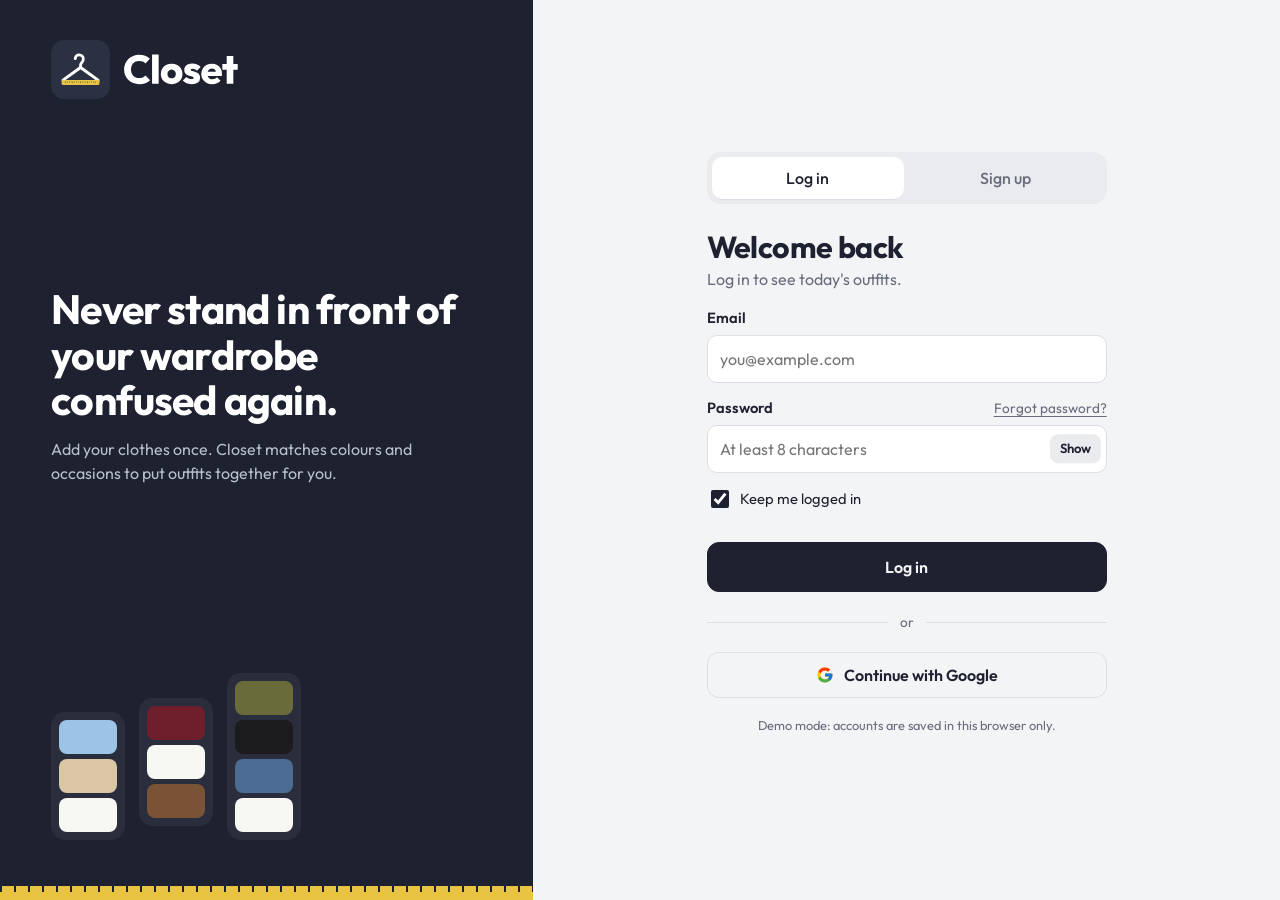
==== login.html @ 252a1921 "Initial commit" ====
<!DOCTYPE html>
<html lang="en">
<head>
<meta charset="utf-8">
<meta name="viewport" content="width=device-width, initial-scale=1, viewport-fit=cover">
<title>Log in — Closet</title>
<link rel="icon" href="assets/icon.svg" type="image/svg+xml">
<link rel="apple-touch-icon" href="assets/apple-touch-icon.png">
<link rel="preconnect" href="https://fonts.googleapis.com">
<link rel="preconnect" href="https://fonts.gstatic.com" crossorigin>
<link href="https://fonts.googleapis.com/css2?family=Outfit:wght@300;400;500;600;700;800&display=swap" rel="stylesheet">
<link rel="stylesheet" href="styles.css">
<link rel="stylesheet" href="login.css">
<script src="auth.js"></script>
<script>if (Auth.current()) window.location.replace("index.html");</script>
</head>
<body class="auth-page">
<main class="auth">
  <!-- Brand side -->
  <aside class="auth-brand" aria-hidden="true">
    <img class="auth-logo" src="assets/logo-light.svg" alt="">
    <div class="auth-pitch">
      <p class="auth-head">Never stand in front of your wardrobe confused again.</p>
      <p class="auth-body">Add your clothes once. Closet matches colours and occasions to put outfits together for you.</p>
    </div>
    <div class="looks-demo">
      <div class="mini-look"><span style="background:#9CC4E7"></span><span style="background:#D9C6A5"></span><span style="background:#F7F7F4"></span></div>
      <div class="mini-look"><span style="background:#6E1F2B"></span><span style="background:#F7F7F4"></span><span style="background:#7A5236"></span></div>
      <div class="mini-look"><span style="background:#6A6B3B"></span><span style="background:#1C1C1E"></span><span style="background:#4C6C96"></span><span style="background:#F7F7F4"></span></div>
    </div>
  </aside>

  <!-- Form side -->
  <section class="auth-panel">
    <img class="auth-logo-sm" src="assets/logo.svg" alt="Closet">
    <div class="auth-card">
      <div class="tabs auth-tabs" role="tablist">
        <button type="button" role="tab" id="tabLogin" aria-selected="true">Log in</button>
        <button type="button" role="tab" id="tabSignup" aria-selected="false">Sign up</button>
      </div>

      <h1 class="auth-title" id="title">Welcome back</h1>
      <p class="sub" id="subtitle">Log in to see today's outfits.</p>

      <form id="form" novalidate>
        <div class="field" id="nameField" hidden>
          <label for="name">Your name</label>
          <input type="text" id="name" autocomplete="name" placeholder="e.g. Rohan">
        </div>
        <div class="field">
          <label for="email">Email</label>
          <input type="email" id="email" autocomplete="email" placeholder="you@example.com" required>
        </div>
        <div class="field">
          <div class="label-row">
            <label for="password">Password</label>
            <button type="button" class="linkish" id="forgot">Forgot password?</button>
          </div>
          <div class="pw">
            <input type="password" id="password" autocomplete="current-password" placeholder="At least 8 characters" required>
            <button type="button" class="pw-toggle" id="togglePw" aria-label="Show password">Show</button>
          </div>
          <div class="hint" id="pwHint" hidden>Use 8 or more characters, with at least one number.</div>
        </div>
        <label class="check"><input type="checkbox" id="remember" checked> Keep me logged in</label>

        <div class="err" id="err" role="alert"></div>
        <button type="submit" class="btn auth-submit" id="submit">Log in</button>
      </form>

      <div class="divider"><span>or</span></div>
      <button type="button" class="btn ghost google" id="google">
        <svg width="18" height="18" viewBox="0 0 48 48" aria-hidden="true"><path fill="#FFC107" d="M43.6 20.5H42V20H24v8h11.3C33.7 32.7 29.3 36 24 36c-6.6 0-12-5.4-12-12s5.4-12 12-12c3.1 0 5.8 1.2 7.9 3.1l5.7-5.7C34 6.1 29.3 4 24 4 12.9 4 4 12.9 4 24s8.9 20 20 20 20-8.9 20-20c0-1.3-.1-2.4-.4-3.5z"/><path fill="#FF3D00" d="M6.3 14.7l6.6 4.8C14.7 15.1 19 12 24 12c3.1 0 5.8 1.2 7.9 3.1l5.7-5.7C34 6.1 29.3 4 24 4 16.3 4 9.7 8.3 6.3 14.7z"/><path fill="#4CAF50" d="M24 44c5.2 0 9.9-2 13.4-5.2l-6.2-5.2C29.2 35.1 26.7 36 24 36c-5.3 0-9.7-3.3-11.3-8l-6.5 5C9.5 39.6 16.2 44 24 44z"/><path fill="#1976D2" d="M43.6 20.5H42V20H24v8h11.3c-.8 2.2-2.2 4.2-4.1 5.6l6.2 5.2C37 39.2 44 34 44 24c0-1.3-.1-2.4-.4-3.5z"/></svg>
        Continue with Google
      </button>
      <p class="fine">Demo mode: accounts are saved in this browser only.</p>
    </div>
  </section>
</main>
<script src="login.js"></script>
</body>
</html>
---- styles.css ----
:root{
  --bg:#F3F4F6; --card:#FFFFFF; --ink:#1D2130; --muted:#676D7C; --line:#DCDFE5;
  --accent:#E9C443; --accent-ink:#1D2130; --danger:#B3261E; --soft:#E9EBEF;
  box-sizing:border-box;
  padding-top:env(safe-area-inset-top,0px); padding-bottom:env(safe-area-inset-bottom,0px);
}
@media (prefers-color-scheme: dark){
  :root:not([data-theme="light"]){
    --bg:#14161C; --card:#1D2029; --ink:#ECEEF2; --muted:#9BA1AE; --line:#2D313D; --soft:#262A35; --danger:#F2867D;
  }
}
:root[data-theme="dark"]{ --bg:#14161C; --card:#1D2029; --ink:#ECEEF2; --muted:#9BA1AE; --line:#2D313D; --soft:#262A35; --danger:#F2867D; }
html{scroll-padding-top:env(safe-area-inset-top,0px)}
*,*::before,*::after{box-sizing:inherit}
body{margin:0;background:var(--bg);color:var(--ink);font-family:"Outfit",system-ui,-apple-system,"Segoe UI",Roboto,sans-serif;font-size:16px;line-height:1.5}
button,input,select{font:inherit;color:inherit}
button{cursor:pointer}
:focus-visible{outline:3px solid var(--accent);outline-offset:2px}
.wrap{max-width:960px;margin:0 auto;padding:20px 18px 64px}
header.top{display:flex;align-items:flex-end;justify-content:space-between;gap:12px;flex-wrap:wrap;margin-bottom:18px}
.brand{font-weight:800;font-size:clamp(2.2rem,7vw,3.4rem);letter-spacing:-.03em;line-height:.95;margin:0}
.brand-icon{width:.9em;height:.9em;border-radius:22%;vertical-align:-.08em;margin-right:.18em}
.userbar{display:flex;align-items:center;gap:10px;font-size:.9rem;color:var(--muted);width:100%;justify-content:flex-end;order:-1}
.linkout{border:1.5px solid var(--line);background:transparent;border-radius:10px;padding:5px 12px;font-weight:600;font-size:.85rem}
.brand small{display:block;font-weight:400;font-size:1rem;letter-spacing:0;color:var(--muted);margin-top:8px}
.tape{height:10px;border-radius:2px;margin:6px 0 22px;background:
  repeating-linear-gradient(90deg,var(--accent-ink) 0 1px,transparent 1px 12px),var(--accent);opacity:.9;background-size:12px 5px,auto;background-repeat:repeat-x;background-position:0 0,0 0}
nav.tabs{display:flex;gap:6px;background:var(--soft);padding:5px;border-radius:14px}
nav.tabs button{border:0;background:transparent;padding:9px 16px;border-radius:10px;font-weight:500;color:var(--muted)}
nav.tabs button[aria-selected="true"]{background:var(--card);color:var(--ink);box-shadow:0 1px 0 var(--line)}
.count{font-size:.8rem;margin-left:4px;opacity:.7}
section[hidden]{display:none}
h2{font-size:1.35rem;margin:0 0 4px;font-weight:700;letter-spacing:-.01em}
p.sub{margin:0 0 16px;color:var(--muted)}
.row{display:flex;gap:10px;flex-wrap:wrap;align-items:center}
.btn{border:1.5px solid var(--ink);background:var(--ink);color:var(--bg);padding:10px 18px;border-radius:12px;font-weight:600}
.btn.ghost{background:transparent;color:var(--ink);border-color:var(--line)}
.btn.yellow{background:var(--accent);border-color:var(--accent);color:var(--accent-ink)}
.btn:disabled{opacity:.5;cursor:not-allowed}
.chips{display:flex;gap:6px;flex-wrap:wrap}
.chip{border:1.5px solid var(--line);background:var(--card);padding:6px 12px;border-radius:999px;font-size:.92rem}
.chip[aria-pressed="true"]{border-color:var(--ink);background:var(--ink);color:var(--bg)}
.grid{display:grid;grid-template-columns:repeat(auto-fill,minmax(150px,1fr));gap:12px;margin-top:14px}
.item{background:var(--card);border:1px solid var(--line);border-radius:14px;overflow:hidden;position:relative}
.item .pic{aspect-ratio:1/1;display:flex;align-items:center;justify-content:center;font-weight:700;font-size:.85rem}
.item .pic img{width:100%;height:100%;object-fit:cover;display:block}
.item .meta{padding:8px 10px 10px}
.item .nm{font-weight:600;font-size:.95rem;white-space:nowrap;overflow:hidden;text-overflow:ellipsis}
.item .tg{font-size:.8rem;color:var(--muted)}
.item .del{position:absolute;top:6px;right:6px;border:0;background:rgba(0,0,0,.55);color:#fff;width:28px;height:28px;border-radius:50%;font-size:15px;line-height:1}
.empty{border:2px dashed var(--line);border-radius:16px;padding:28px;text-align:center;color:var(--muted);margin-top:14px}
.empty strong{display:block;color:var(--ink);font-size:1.1rem;margin-bottom:4px}
/* dialog */
dialog{border:0;border-radius:18px;padding:0;background:var(--card);color:var(--ink);width:min(520px,94vw);max-height:90vh}
dialog::backdrop{background:rgba(10,12,18,.55)}
.dlg{padding:20px;overflow:auto;max-height:90vh}
.field{margin-bottom:14px}
.field>label,.field>.lbl{display:block;font-weight:600;font-size:.92rem;margin-bottom:6px}
.field input[type=text]{width:100%;padding:10px 12px;border:1.5px solid var(--line);border-radius:10px;background:var(--bg)}
.swatches{display:flex;flex-wrap:wrap;gap:8px}
.sw{width:34px;height:34px;border-radius:50%;border:2px solid var(--line);padding:0}
.sw[aria-pressed="true"]{outline:3px solid var(--ink);outline-offset:2px}
.photo-drop{display:flex;align-items:center;gap:12px}
.photo-prev{width:72px;height:72px;border-radius:12px;background:var(--soft);overflow:hidden;display:flex;align-items:center;justify-content:center;color:var(--muted);font-size:.75rem;text-align:center}
.photo-prev img{width:100%;height:100%;object-fit:cover}
.hint{font-size:.82rem;color:var(--muted)}
.err{color:var(--danger);font-size:.9rem;min-height:1.2em}
/* looks */
.controls{background:var(--card);border:1px solid var(--line);border-radius:16px;padding:16px;margin-bottom:16px}
.controls .field:last-child{margin-bottom:0}
.looks{display:grid;grid-template-columns:repeat(auto-fill,minmax(210px,1fr));gap:14px}
.look{background:var(--card);border:1px solid var(--line);border-radius:18px;padding:12px;display:flex;flex-direction:column;gap:6px}
.piece{display:flex;align-items:center;gap:10px;border-radius:12px;overflow:hidden;background:var(--soft)}
.piece .fab{width:64px;height:64px;flex:none;display:flex;align-items:center;justify-content:center;font-size:.7rem;font-weight:700}
.piece .fab img{width:100%;height:100%;object-fit:cover}
.piece .t{font-size:.9rem;line-height:1.25;min-width:0}
.piece .t b{display:block;font-weight:600;white-space:nowrap;overflow:hidden;text-overflow:ellipsis}
.piece .t span{color:var(--muted);font-size:.78rem}
.look footer{display:flex;align-items:center;justify-content:space-between;gap:8px;margin-top:6px}
.score{font-size:.8rem;color:var(--muted)}
.why{font-size:.85rem;color:var(--muted);margin:2px 2px 0}
.save{border:1.5px solid var(--line);background:transparent;border-radius:10px;padding:6px 10px;font-size:.88rem;font-weight:600}
.save[aria-pressed="true"]{background:var(--accent);border-color:var(--accent);color:var(--accent-ink)}
.ai{margin-top:24px;border-top:1px solid var(--line);padding-top:20px}
.status{font-size:.9rem;color:var(--muted);margin:10px 0}
.foot{margin-top:40px;font-size:.8rem;color:var(--muted)}
@media (max-width:520px){ nav.tabs{width:100%} nav.tabs button{flex:1;padding:9px 6px} .grid{grid-template-columns:repeat(2,1fr)} }
@media (prefers-reduced-motion:no-preference){ .look{animation:pop .25s ease-out both} @keyframes pop{from{opacity:0;transform:translateY(6px)}to{opacity:1;transform:none}} }
---- login.css ----
/* login.css — styles for login.html (colours and buttons come from styles.css) */
html, body.auth-page { height: 100%; }
.auth { min-height: 100%; display: grid; grid-template-columns: minmax(320px, 5fr) 7fr; }

/* Brand side */
.auth-brand {
  background: #1D2130; color: #fff; padding: 40px clamp(24px, 4vw, 56px);
  display: flex; flex-direction: column; justify-content: space-between; gap: 32px;
  position: relative; overflow: hidden;
}
.auth-brand::after { /* tape-measure strip along the bottom */
  content: ""; position: absolute; left: 0; right: 0; bottom: 0; height: 14px;
  background: repeating-linear-gradient(90deg, #1D2130 0 2px, transparent 2px 14px) 0 0 / 14px 6px repeat-x, #E9C443;
}
.auth-logo { width: 190px; max-width: 60%; height: auto; }
.auth-head { font-size: clamp(1.8rem, 3.2vw, 2.6rem); font-weight: 700; line-height: 1.1; letter-spacing: -.02em; margin: 0 0 14px; max-width: 16ch; }
.auth-body { color: #B9BECB; margin: 0; max-width: 38ch; }
.looks-demo { display: flex; gap: 14px; align-items: flex-end; padding-bottom: 20px; }
.mini-look { display: flex; flex-direction: column; gap: 5px; background: rgba(255,255,255,.06); padding: 8px; border-radius: 14px; }
.mini-look span { display: block; width: 58px; height: 34px; border-radius: 8px; }
.mini-look:nth-child(2) { transform: translateY(-14px); }

/* Form side */
.auth-panel { display: flex; flex-direction: column; align-items: center; justify-content: center; padding: 32px 18px; }
.auth-logo-sm { display: none; width: 150px; height: auto; margin-bottom: 20px; }
.auth-card { width: 100%; max-width: 400px; }
.auth-tabs { display: flex; gap: 6px; background: var(--soft); padding: 5px; border-radius: 14px; margin-bottom: 26px; }
.auth-tabs button { flex: 1; border: 0; background: transparent; padding: 9px 12px; border-radius: 10px; font-weight: 500; color: var(--muted); }
.auth-tabs button[aria-selected="true"] { background: var(--card); color: var(--ink); box-shadow: 0 1px 0 var(--line); }
.auth-title { font-size: 1.9rem; font-weight: 700; letter-spacing: -.02em; margin: 0 0 2px; line-height: 1.15; }

.field input[type=email], .field input[type=password], .field .pw input[type=text] {
  width: 100%; padding: 11px 12px; border: 1.5px solid var(--line); border-radius: 10px; background: var(--card);
}
.field input:focus { border-color: var(--ink); outline: none; }
.field input[aria-invalid="true"] { border-color: var(--danger); }
.label-row { display: flex; justify-content: space-between; align-items: baseline; }
.label-row label { font-weight: 600; font-size: .92rem; margin-bottom: 6px; }
.linkish { border: 0; background: none; padding: 0; color: var(--muted); font-size: .85rem; text-decoration: underline; text-underline-offset: 3px; }
.pw { position: relative; }
.pw input { padding-right: 64px !important; }
.pw-toggle { position: absolute; right: 6px; top: 50%; transform: translateY(-50%); border: 0; background: var(--soft); border-radius: 8px; padding: 5px 10px; font-size: .82rem; font-weight: 600; }
.check { display: flex; align-items: center; gap: 8px; font-size: .92rem; margin: 2px 0 10px; }
.check input { width: 18px; height: 18px; accent-color: var(--ink); }
.auth-submit { width: 100%; padding: 12px; margin-top: 4px; }
.divider { display: flex; align-items: center; gap: 12px; color: var(--muted); font-size: .85rem; margin: 20px 0; }
.divider::before, .divider::after { content: ""; flex: 1; height: 1px; background: var(--line); }
.google { width: 100%; display: flex; align-items: center; justify-content: center; gap: 10px; background: var(--card); }
.fine { font-size: .8rem; color: var(--muted); text-align: center; margin-top: 18px; }
.info { color: var(--ink); background: var(--soft); border-radius: 10px; padding: 8px 10px; font-size: .88rem; }

@media (max-width: 800px) {
  .auth { grid-template-columns: 1fr; }
  .auth-brand { display: none; }
  .auth-logo-sm { display: block; }
  .auth-panel { justify-content: flex-start; padding-top: 40px; }
}
@media (prefers-color-scheme: dark) {
  :root:not([data-theme="light"]) .auth-logo-sm { content: url("assets/logo-light.svg"); }
}
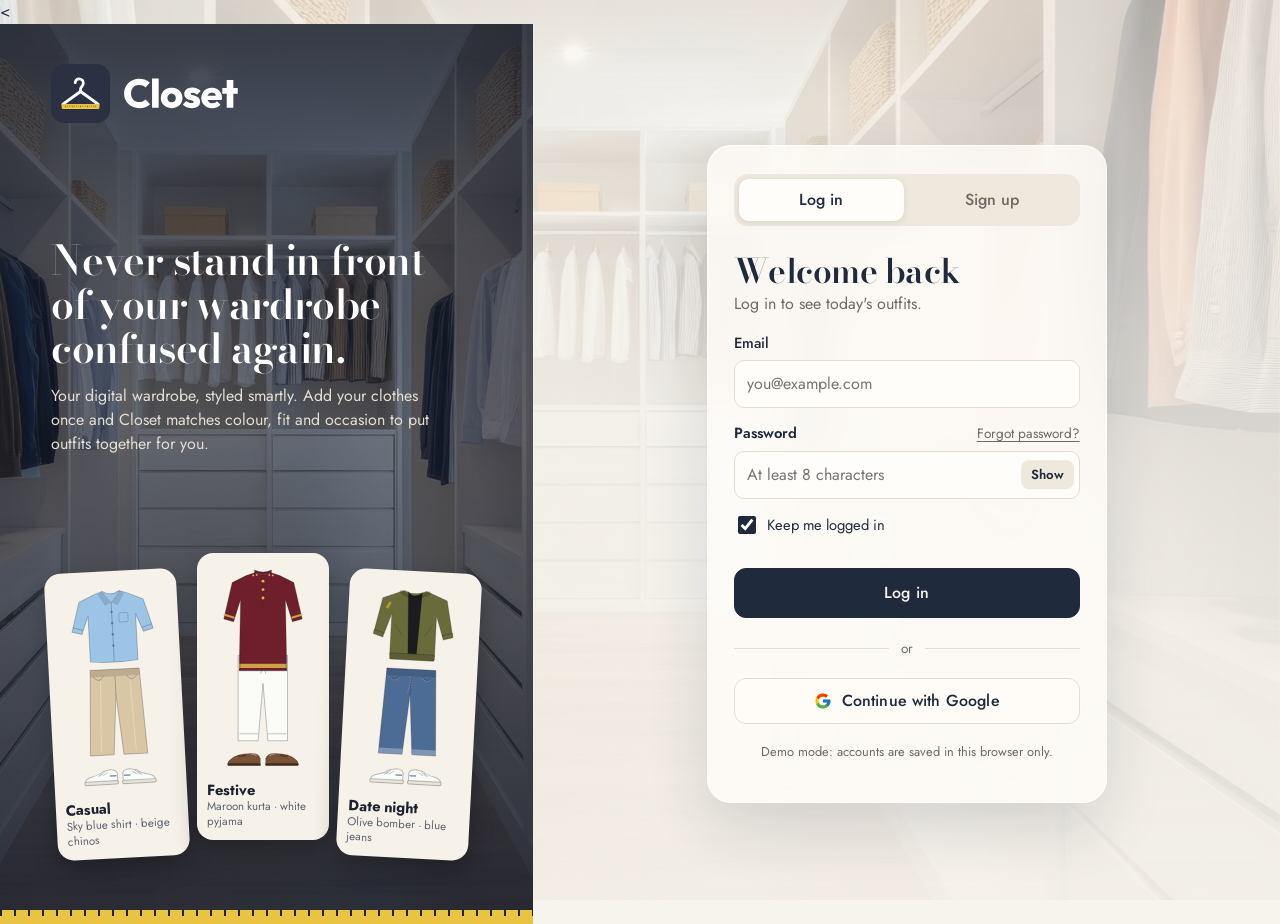
==== commit 22d88f06: "fix header alignment" ====
--- a/login.html
+++ b/login.html
@@ -8,11 +8,12 @@
 <link rel="apple-touch-icon" href="assets/apple-touch-icon.png">
 <link rel="preconnect" href="https://fonts.googleapis.com">
 <link rel="preconnect" href="https://fonts.gstatic.com" crossorigin>
-<link href="https://fonts.googleapis.com/css2?family=Outfit:wght@300;400;500;600;700;800&display=swap" rel="stylesheet">
+<<link href="https://fonts.googleapis.com/css2?family=Bodoni+Moda:ital,opsz,wght@0,6..96,400..700;1,6..96,400..700&family=Jost:wght@400;500;600;700&display=swap" rel="stylesheet">
 <link rel="stylesheet" href="styles.css">
 <link rel="stylesheet" href="login.css">
 <script src="auth.js"></script>
 <script>if (Auth.current()) window.location.replace("index.html");</script>
+<script>document.documentElement.classList.add("page-enter");</script>
 </head>
 <body class="auth-page">
 <main class="auth">
@@ -21,12 +22,60 @@
     <img class="auth-logo" src="assets/logo-light.svg" alt="">
     <div class="auth-pitch">
       <p class="auth-head">Never stand in front of your wardrobe confused again.</p>
-      <p class="auth-body">Add your clothes once. Closet matches colours and occasions to put outfits together for you.</p>
+      <p class="auth-body">Your digital wardrobe, styled smartly. Add your clothes once and Closet matches colour, fit and occasion to put outfits together for you.</p>
     </div>
+    <!-- Example outfits (drawn as inline SVG so no extra image files are needed) -->
     <div class="looks-demo">
-      <div class="mini-look"><span style="background:#9CC4E7"></span><span style="background:#D9C6A5"></span><span style="background:#F7F7F4"></span></div>
-      <div class="mini-look"><span style="background:#6E1F2B"></span><span style="background:#F7F7F4"></span><span style="background:#7A5236"></span></div>
-      <div class="mini-look"><span style="background:#6A6B3B"></span><span style="background:#1C1C1E"></span><span style="background:#4C6C96"></span><span style="background:#F7F7F4"></span></div>
+      <figure class="look-card">
+        <svg viewBox="0 0 160 300" xmlns="http://www.w3.org/2000/svg"><g transform="translate(35 122) scale(1)"><path d="M10 4 L80 4 L86 126 L52 126 L45 40 L38 126 L4 126Z" fill="#D9C6A5" stroke="#1D2130" stroke-opacity=".28" stroke-width="1.4" stroke-linejoin="round" stroke-linecap="round"/><rect x="10" y="4" width="70" height="10" rx="1.5" fill="#000" fill-opacity=".13"/><path d="M45 14 L45 40" fill="none" stroke="#1D2130" stroke-opacity=".3" stroke-width="1.2" stroke-linecap="round"/><path d="M14 14 Q22 24 28 14 M76 14 Q68 24 62 14" fill="none" stroke="#1D2130" stroke-opacity=".3" stroke-width="1.2" stroke-linecap="round"/><path d="M24 20 L20 122 M66 20 L70 122" fill="none" stroke="#fff" stroke-opacity=".3" stroke-width="1.2"/></g><g transform="translate(20 8) scale(1)"><path d="M48 6 L36 10 L14 20 L2 62 L16 66 L26 40 L26 106 Q60 110 94 106 L94 40 L104 66 L118 62 L106 20 L84 10 L72 6 Q60 14 48 6Z" fill="#9CC4E7" stroke="#1D2130" stroke-opacity=".28" stroke-width="1.4" stroke-linejoin="round" stroke-linecap="round"/>
+<path d="M4 56 L17 60" fill="none" stroke="#1D2130" stroke-opacity=".3" stroke-width="1.2" stroke-linecap="round"/><path d="M116 56 L103 60" fill="none" stroke="#1D2130" stroke-opacity=".3" stroke-width="1.2" stroke-linecap="round"/>
+<path d="M48 6 L60 22 L51 27 L41 10Z" fill="#000" fill-opacity=".13"/><path d="M72 6 L60 22 L69 27 L79 10Z" fill="#000" fill-opacity=".13"/>
+<path d="M60 22 L60 106" fill="none" stroke="#1D2130" stroke-opacity=".3" stroke-width="1.2" stroke-linecap="round"/>
+<circle cx="60" cy="36" r="1.8" fill="#1D2130" fill-opacity=".35"/><circle cx="60" cy="52" r="1.8" fill="#1D2130" fill-opacity=".35"/><circle cx="60" cy="68" r="1.8" fill="#1D2130" fill-opacity=".35"/><circle cx="60" cy="84" r="1.8" fill="#1D2130" fill-opacity=".35"/>
+<rect x="70" y="38" width="13" height="13" rx="2" fill="none" stroke="#1D2130" stroke-opacity=".25" stroke-width="1.1"/></g><g transform="translate(28 266) scale(1)"><g transform="translate(52 0) scale(-1 1)"><path d="M4 8 Q6 3 14 3 L24 5 Q30 10 40 12 Q50 14 50 20 L50 23 L4 23Z" fill="#FBFBF8" stroke="#1D2130" stroke-opacity=".28" stroke-width="1.4" stroke-linejoin="round" stroke-linecap="round"/>
+<rect x="3" y="19" width="48" height="5" rx="2" fill="#E6E3DA" stroke="#1D2130" stroke-opacity=".28" stroke-width="1.4" stroke-linejoin="round" stroke-linecap="round"/>
+<path d="M18 7 L24 11 M22 6 L28 11 M26 8 L31 12" fill="none" stroke="#1D2130" stroke-opacity=".35" stroke-width="1.1" stroke-linecap="round"/>
+<path d="M6 12 L14 12" stroke="#4C6C96" stroke-width="2" stroke-linecap="round" stroke-opacity=".7"/></g></g><g transform="translate(80 266) scale(1)"><path d="M4 8 Q6 3 14 3 L24 5 Q30 10 40 12 Q50 14 50 20 L50 23 L4 23Z" fill="#FBFBF8" stroke="#1D2130" stroke-opacity=".28" stroke-width="1.4" stroke-linejoin="round" stroke-linecap="round"/>
+<rect x="3" y="19" width="48" height="5" rx="2" fill="#E6E3DA" stroke="#1D2130" stroke-opacity=".28" stroke-width="1.4" stroke-linejoin="round" stroke-linecap="round"/>
+<path d="M18 7 L24 11 M22 6 L28 11 M26 8 L31 12" fill="none" stroke="#1D2130" stroke-opacity=".35" stroke-width="1.1" stroke-linecap="round"/>
+<path d="M6 12 L14 12" stroke="#4C6C96" stroke-width="2" stroke-linecap="round" stroke-opacity=".7"/></g></svg>
+        <figcaption><b>Casual</b><span>Sky blue shirt · beige chinos</span></figcaption>
+      </figure>
+      <figure class="look-card">
+        <svg viewBox="0 0 160 300" xmlns="http://www.w3.org/2000/svg"><g transform="translate(35 128) scale(1)"><path d="M10 4 L80 4 L80 126 L52 126 L45 44 L38 126 L10 126Z" fill="#FBFBF8" stroke="#1D2130" stroke-opacity=".28" stroke-width="1.4" stroke-linejoin="round" stroke-linecap="round"/><rect x="10" y="4" width="70" height="10" rx="1.5" fill="#000" fill-opacity=".13"/><path d="M45 14 L42 30 M45 14 L49 30" fill="none" stroke="#1D2130" stroke-opacity=".35" stroke-width="1.2"/><path d="M12 116 L37 116 M53 116 L78 116" fill="none" stroke="#1D2130" stroke-opacity=".3" stroke-width="1.2" stroke-linecap="round"/></g><g transform="translate(20 8) scale(1)"><path d="M48 6 L36 10 L16 20 L4 72 L18 76 L28 44 L26 146 L94 146 L92 44 L102 76 L116 72 L104 20 L84 10 L72 6 Q60 12 48 6Z" fill="#6E1F2B" stroke="#1D2130" stroke-opacity=".28" stroke-width="1.4" stroke-linejoin="round" stroke-linecap="round"/>
+<path d="M48 6 Q60 12 72 6 L72 2 Q60 8 48 2Z" fill="#6E1F2B" stroke="#1D2130" stroke-opacity=".28" stroke-width="1.4" stroke-linejoin="round" stroke-linecap="round"/>
+<path d="M60 10 L60 52" fill="none" stroke="#1D2130" stroke-opacity=".3" stroke-width="1.2" stroke-linecap="round"/>
+<circle cx="60" cy="18" r="2" fill="#E0B84B"/><circle cx="60" cy="30" r="2" fill="#E0B84B"/><circle cx="60" cy="42" r="2" fill="#E0B84B"/>
+<circle cx="46" cy="9.68" r="1.3" fill="#E0B84B"/><circle cx="51" cy="9.08" r="1.3" fill="#E0B84B"/><circle cx="69" cy="9.08" r="1.3" fill="#E0B84B"/><circle cx="74" cy="9.68" r="1.3" fill="#E0B84B"/>
+<rect x="26" y="136" width="68" height="6" fill="#E0B84B" fill-opacity=".85"/>
+<path d="M5 66 L18 70" stroke="#E0B84B" stroke-width="3" stroke-linecap="round" stroke-opacity=".85"/>
+<path d="M115 66 L102 70" stroke="#E0B84B" stroke-width="3" stroke-linecap="round" stroke-opacity=".85"/>
+<path d="M28 120 L27 146 M92 120 L93 146" fill="none" stroke="#1D2130" stroke-opacity=".3" stroke-width="1.2" stroke-linecap="round"/></g><g transform="translate(28 266) scale(1)"><g transform="translate(52 0) scale(-1 1)"><path d="M4 13 Q6 6 16 6 L28 7 Q42 9 49 17 Q51 20 50 23 L4 23Z" fill="#7A5236" stroke="#1D2130" stroke-opacity=".28" stroke-width="1.4" stroke-linejoin="round" stroke-linecap="round"/>
+<rect x="3" y="20" width="48" height="4" rx="2" fill="#000" fill-opacity=".45"/>
+<path d="M24 8 Q30 12 36 9" fill="none" stroke="#000" stroke-opacity=".3" stroke-width="2"/>
+<path d="M10 9 Q12 7 16 7" fill="none" stroke="#fff" stroke-opacity=".3" stroke-width="2" stroke-linecap="round"/></g></g><g transform="translate(80 266) scale(1)"><path d="M4 13 Q6 6 16 6 L28 7 Q42 9 49 17 Q51 20 50 23 L4 23Z" fill="#7A5236" stroke="#1D2130" stroke-opacity=".28" stroke-width="1.4" stroke-linejoin="round" stroke-linecap="round"/>
+<rect x="3" y="20" width="48" height="4" rx="2" fill="#000" fill-opacity=".45"/>
+<path d="M24 8 Q30 12 36 9" fill="none" stroke="#000" stroke-opacity=".3" stroke-width="2"/>
+<path d="M10 9 Q12 7 16 7" fill="none" stroke="#fff" stroke-opacity=".3" stroke-width="2" stroke-linecap="round"/></g></svg>
+        <figcaption><b>Festive</b><span>Maroon kurta · white pyjama</span></figcaption>
+      </figure>
+      <figure class="look-card">
+        <svg viewBox="0 0 160 300" xmlns="http://www.w3.org/2000/svg"><g transform="translate(35 122) scale(1)"><path d="M10 4 L80 4 L86 126 L52 126 L45 40 L38 126 L4 126Z" fill="#4C6C96" stroke="#1D2130" stroke-opacity=".28" stroke-width="1.4" stroke-linejoin="round" stroke-linecap="round"/><rect x="10" y="4" width="70" height="10" rx="1.5" fill="#000" fill-opacity=".13"/><path d="M45 14 L45 40" fill="none" stroke="#1D2130" stroke-opacity=".3" stroke-width="1.2" stroke-linecap="round"/><path d="M14 14 Q22 24 28 14 M76 14 Q68 24 62 14" fill="none" stroke="#1D2130" stroke-opacity=".3" stroke-width="1.2" stroke-linecap="round"/><path d="M14 15 Q22 26 30 15 M76 15 Q68 26 60 15 M44 14 Q46 30 40 38" fill="none" stroke="#E0A458" stroke-opacity=".75" stroke-width="1" stroke-dasharray="2 2"/><rect x="4" y="118" width="34" height="8" fill="#fff" fill-opacity=".28"/><rect x="52" y="118" width="34" height="8" fill="#fff" fill-opacity=".28"/></g><g transform="translate(20 8) scale(1)"><path d="M44 6 L14 18 L4 66 L18 70 L28 40 L28 98 L92 98 L92 40 L102 70 L116 66 L106 18 L76 6 Q60 14 44 6Z" fill="#6A6B3B" stroke="#1D2130" stroke-opacity=".28" stroke-width="1.4" stroke-linejoin="round" stroke-linecap="round"/>
+<path d="M50 8 Q60 18 70 8 L66 98 L54 98Z" fill="#1C1C1E"/>
+<path d="M50 8 L54 98 M70 8 L66 98" fill="none" stroke="#1D2130" stroke-opacity=".3" stroke-width="1.2" stroke-linecap="round"/>
+<rect x="28" y="96" width="64" height="9" rx="2" fill="#6A6B3B" stroke="#1D2130" stroke-opacity=".28" stroke-width="1.4" stroke-linejoin="round" stroke-linecap="round"/><rect x="28" y="96" width="64" height="9" rx="2" fill="#000" fill-opacity=".13"/>
+<path d="M4 64 L18 68 L17 74 L3 70Z" fill="#6A6B3B" stroke="#1D2130" stroke-opacity=".28" stroke-width="1.4" stroke-linejoin="round" stroke-linecap="round"/><path d="M116 64 L102 68 L103 74 L117 70Z" fill="#6A6B3B" stroke="#1D2130" stroke-opacity=".28" stroke-width="1.4" stroke-linejoin="round" stroke-linecap="round"/>
+<path d="M40 8 Q60 22 80 8" fill="none" stroke="#000" stroke-opacity=".18" stroke-width="5" stroke-linecap="round"/>
+<path d="M34 56 L44 70 M86 56 L76 70" fill="none" stroke="#1D2130" stroke-opacity=".3" stroke-width="1.2" stroke-linecap="round"/>
+<rect x="18" y="26" width="10" height="4" rx="1" fill="#C9A227" fill-opacity=".8" transform="rotate(-62 23 28)"/></g><g transform="translate(28 266) scale(1)"><g transform="translate(52 0) scale(-1 1)"><path d="M4 8 Q6 3 14 3 L24 5 Q30 10 40 12 Q50 14 50 20 L50 23 L4 23Z" fill="#FBFBF8" stroke="#1D2130" stroke-opacity=".28" stroke-width="1.4" stroke-linejoin="round" stroke-linecap="round"/>
+<rect x="3" y="19" width="48" height="5" rx="2" fill="#E6E3DA" stroke="#1D2130" stroke-opacity=".28" stroke-width="1.4" stroke-linejoin="round" stroke-linecap="round"/>
+<path d="M18 7 L24 11 M22 6 L28 11 M26 8 L31 12" fill="none" stroke="#1D2130" stroke-opacity=".35" stroke-width="1.1" stroke-linecap="round"/>
+<path d="M6 12 L14 12" stroke="#4C6C96" stroke-width="2" stroke-linecap="round" stroke-opacity=".7"/></g></g><g transform="translate(80 266) scale(1)"><path d="M4 8 Q6 3 14 3 L24 5 Q30 10 40 12 Q50 14 50 20 L50 23 L4 23Z" fill="#FBFBF8" stroke="#1D2130" stroke-opacity=".28" stroke-width="1.4" stroke-linejoin="round" stroke-linecap="round"/>
+<rect x="3" y="19" width="48" height="5" rx="2" fill="#E6E3DA" stroke="#1D2130" stroke-opacity=".28" stroke-width="1.4" stroke-linejoin="round" stroke-linecap="round"/>
+<path d="M18 7 L24 11 M22 6 L28 11 M26 8 L31 12" fill="none" stroke="#1D2130" stroke-opacity=".35" stroke-width="1.1" stroke-linecap="round"/>
+<path d="M6 12 L14 12" stroke="#4C6C96" stroke-width="2" stroke-linecap="round" stroke-opacity=".7"/></g></svg>
+        <figcaption><b>Date night</b><span>Olive bomber · blue jeans</span></figcaption>
+      </figure>
     </div>
   </aside>
 
@@ -35,6 +84,7 @@
     <img class="auth-logo-sm" src="assets/logo.svg" alt="Closet">
     <div class="auth-card">
       <div class="tabs auth-tabs" role="tablist">
+        <span class="tab-ink" id="authInk" aria-hidden="true"></span>
         <button type="button" role="tab" id="tabLogin" aria-selected="true">Log in</button>
         <button type="button" role="tab" id="tabSignup" aria-selected="false">Sign up</button>
       </div>
--- a/styles.css
+++ b/styles.css
@@ -1,88 +1,419 @@
+/* styles.css — Closet (shared by index.html and login.html)
+   Sections: colours · fabric background · layout · buttons & chips · clothing cards ·
+   outfit cards · dialog · clothing-tag messages · animations · phone layout */
+
+/* ---------- Colours (light, then dark) ---------- */
 :root{
-  --bg:#F3F4F6; --card:#FFFFFF; --ink:#1D2130; --muted:#676D7C; --line:#DCDFE5;
-  --accent:#E9C443; --accent-ink:#1D2130; --danger:#B3261E; --soft:#E9EBEF;
+  --bg:#F3F2EE; --card:#FFFFFF; --ink:#1D2130; --muted:#676D7C; --line:#DCDCD6;
+  --accent:#E9C443; --accent-ink:#1D2130; --danger:#B3261E; --soft:#EAE9E4; --seam:#C9C6BC;
+  --tag:#F1ECE2;
+  /* woven linen: fine horizontal and vertical threads */
+  --weave:
+    repeating-linear-gradient(0deg, rgba(29,33,48,.028) 0 1px, transparent 1px 3px),
+    repeating-linear-gradient(90deg, rgba(29,33,48,.022) 0 1px, transparent 1px 4px);
   box-sizing:border-box;
   padding-top:env(safe-area-inset-top,0px); padding-bottom:env(safe-area-inset-bottom,0px);
 }
 @media (prefers-color-scheme: dark){
   :root:not([data-theme="light"]){
-    --bg:#14161C; --card:#1D2029; --ink:#ECEEF2; --muted:#9BA1AE; --line:#2D313D; --soft:#262A35; --danger:#F2867D;
+    --bg:#14161C; --card:#1D2029; --ink:#ECEEF2; --muted:#9BA1AE; --line:#2D313D; --soft:#262A35; --danger:#F2867D; --seam:#3A3F4E;
+    /* denim twill: diagonal threads */
+    --weave:
+      repeating-linear-gradient(45deg, rgba(140,170,220,.04) 0 1px, transparent 1px 4px),
+      repeating-linear-gradient(-45deg, rgba(0,0,0,.14) 0 1px, transparent 1px 6px);
   }
 }
-:root[data-theme="dark"]{ --bg:#14161C; --card:#1D2029; --ink:#ECEEF2; --muted:#9BA1AE; --line:#2D313D; --soft:#262A35; --danger:#F2867D; }
+:root[data-theme="dark"]{
+  --bg:#14161C; --card:#1D2029; --ink:#ECEEF2; --muted:#9BA1AE; --line:#2D313D; --soft:#262A35; --danger:#F2867D; --seam:#3A3F4E;
+  --weave:
+    repeating-linear-gradient(45deg, rgba(140,170,220,.04) 0 1px, transparent 1px 4px),
+    repeating-linear-gradient(-45deg, rgba(0,0,0,.14) 0 1px, transparent 1px 6px);
+}
+
+/* ---------- Base + fabric background ---------- */
 html{scroll-padding-top:env(safe-area-inset-top,0px)}
 *,*::before,*::after{box-sizing:inherit}
-body{margin:0;background:var(--bg);color:var(--ink);font-family:"Outfit",system-ui,-apple-system,"Segoe UI",Roboto,sans-serif;font-size:16px;line-height:1.5}
+body{margin:0;background-color:var(--bg);background-image:var(--weave);color:var(--ink);
+  font-family:"Outfit",system-ui,-apple-system,"Segoe UI",Roboto,sans-serif;font-size:16px;line-height:1.5}
 button,input,select{font:inherit;color:inherit}
 button{cursor:pointer}
 :focus-visible{outline:3px solid var(--accent);outline-offset:2px}
+[hidden]{display:none !important}
+
+/* ---------- Layout ---------- */
 .wrap{max-width:960px;margin:0 auto;padding:20px 18px 64px}
 header.top{display:flex;align-items:flex-end;justify-content:space-between;gap:12px;flex-wrap:wrap;margin-bottom:18px}
-.brand{font-weight:800;font-size:clamp(2.2rem,7vw,3.4rem);letter-spacing:-.03em;line-height:.95;margin:0}
-.brand-icon{width:.9em;height:.9em;border-radius:22%;vertical-align:-.08em;margin-right:.18em}
-.userbar{display:flex;align-items:center;gap:10px;font-size:.9rem;color:var(--muted);width:100%;justify-content:flex-end;order:-1}
-.linkout{border:1.5px solid var(--line);background:transparent;border-radius:10px;padding:5px 12px;font-weight:600;font-size:.85rem}
-.brand small{display:block;font-weight:400;font-size:1rem;letter-spacing:0;color:var(--muted);margin-top:8px}
+.userbar{display:flex;align-items:center;gap:10px;font-size:.9rem;color:var(--muted);width:100%;justify-content:flex-end}
+.linkout{border:1.5px solid var(--line);background:var(--card);border-radius:10px;padding:5px 12px;font-weight:600;font-size:.85rem}
+.brand{font-weight:800;font-size:clamp(2.2rem,7vw,3.4rem);letter-spacing:-.03em;line-height:.95;margin:0;display:flex;flex-wrap:wrap;align-items:center;column-gap:.18em}
+.brand small{flex-basis:100%;font-weight:400;font-size:1rem;letter-spacing:0;color:var(--muted);margin-top:8px}
+.brand-icon{width:.9em;height:.9em;border-radius:22%;flex:none}
+.brand-icon .hanger{transform-box:view-box;transform-origin:47.5% 25%}
 .tape{height:10px;border-radius:2px;margin:6px 0 22px;background:
-  repeating-linear-gradient(90deg,var(--accent-ink) 0 1px,transparent 1px 12px),var(--accent);opacity:.9;background-size:12px 5px,auto;background-repeat:repeat-x;background-position:0 0,0 0}
+  repeating-linear-gradient(90deg,var(--accent-ink) 0 1px,transparent 1px 12px) 0 0/12px 5px repeat-x,var(--accent);opacity:.9}
 nav.tabs{display:flex;gap:6px;background:var(--soft);padding:5px;border-radius:14px}
-nav.tabs button{border:0;background:transparent;padding:9px 16px;border-radius:10px;font-weight:500;color:var(--muted)}
-nav.tabs button[aria-selected="true"]{background:var(--card);color:var(--ink);box-shadow:0 1px 0 var(--line)}
+nav.tabs button{display:flex;align-items:center;gap:7px;border:0;background:transparent;padding:9px 16px;border-radius:10px;font-weight:500;color:var(--muted)}
+nav.tabs button svg{width:18px;height:18px;fill:none;stroke:currentColor;stroke-width:1.8;stroke-linecap:round;stroke-linejoin:round}
+nav.tabs{position:relative}
+nav.tabs button{position:relative;z-index:1;transition:color .2s}
+nav.tabs button[aria-selected="true"]{color:var(--ink)}
+.tab-ink{position:absolute;top:5px;bottom:5px;left:0;width:0;border-radius:10px;background:var(--card);
+  box-shadow:0 1px 0 var(--line),0 2px 8px rgba(0,0,0,.08);pointer-events:none}
 .count{font-size:.8rem;margin-left:4px;opacity:.7}
-section[hidden]{display:none}
 h2{font-size:1.35rem;margin:0 0 4px;font-weight:700;letter-spacing:-.01em}
 p.sub{margin:0 0 16px;color:var(--muted)}
+.head-row p.sub{margin:0}
 .row{display:flex;gap:10px;flex-wrap:wrap;align-items:center}
-.btn{border:1.5px solid var(--ink);background:var(--ink);color:var(--bg);padding:10px 18px;border-radius:12px;font-weight:600}
-.btn.ghost{background:transparent;color:var(--ink);border-color:var(--line)}
+.row.center{justify-content:center;margin-top:14px}
+.head-row{justify-content:space-between;margin-bottom:14px}
+.spacer{flex:1}
+
+/* ---------- Buttons, chips, inputs ---------- */
+.btn{display:inline-flex;align-items:center;justify-content:center;border:1.5px solid var(--ink);background:var(--ink);color:var(--bg);padding:10px 18px;border-radius:12px;font-weight:600;cursor:pointer}
+.btn.ghost{background:var(--card);color:var(--ink);border-color:var(--line)}
 .btn.yellow{background:var(--accent);border-color:var(--accent);color:var(--accent-ink)}
+.btn.danger-ghost{background:transparent;color:var(--danger);border-color:transparent;padding-left:4px;padding-right:4px}
 .btn:disabled{opacity:.5;cursor:not-allowed}
+.linkish{border:0;background:none;padding:0;color:var(--muted);font-size:.86rem;text-decoration:underline;text-underline-offset:3px}
 .chips{display:flex;gap:6px;flex-wrap:wrap}
 .chip{border:1.5px solid var(--line);background:var(--card);padding:6px 12px;border-radius:999px;font-size:.92rem}
 .chip[aria-pressed="true"]{border-color:var(--ink);background:var(--ink);color:var(--bg)}
-.grid{display:grid;grid-template-columns:repeat(auto-fill,minmax(150px,1fr));gap:12px;margin-top:14px}
-.item{background:var(--card);border:1px solid var(--line);border-radius:14px;overflow:hidden;position:relative}
-.item .pic{aspect-ratio:1/1;display:flex;align-items:center;justify-content:center;font-weight:700;font-size:.85rem}
-.item .pic img{width:100%;height:100%;object-fit:cover;display:block}
-.item .meta{padding:8px 10px 10px}
-.item .nm{font-weight:600;font-size:.95rem;white-space:nowrap;overflow:hidden;text-overflow:ellipsis}
-.item .tg{font-size:.8rem;color:var(--muted)}
-.item .del{position:absolute;top:6px;right:6px;border:0;background:rgba(0,0,0,.55);color:#fff;width:28px;height:28px;border-radius:50%;font-size:15px;line-height:1}
-.empty{border:2px dashed var(--line);border-radius:16px;padding:28px;text-align:center;color:var(--muted);margin-top:14px}
+.field{margin-bottom:14px}
+.field>label,.field>.lbl,.lbl-row .lbl{display:block;font-weight:600;font-size:.92rem;margin-bottom:6px}
+.lbl-row{display:flex;justify-content:space-between;align-items:baseline;gap:10px}
+.field input[type=text]{width:100%;padding:10px 12px;border:1.5px solid var(--line);border-radius:10px;background:var(--bg)}
+.hint{font-size:.82rem;color:var(--muted)}
+#wxNote{margin-top:6px}
+#wxNote:empty{display:none}
+.err{color:var(--danger);font-size:.9rem;min-height:1.2em}
+
+/* ---------- Style me controls ---------- */
+.controls{background:var(--card);border:1px solid var(--line);border-radius:16px;padding:16px;margin-bottom:18px;position:relative}
+.controls .field:last-child{margin-bottom:0}
+.pinbar{display:flex;align-items:center;gap:10px;flex-wrap:wrap;background:var(--tag);color:#1D2130;border-radius:14px;padding:8px 14px 8px 8px;margin-bottom:16px}
+.pinbar .linkish{color:#5E6372;margin-left:auto}
+.pin-fab{width:36px;height:36px;border-radius:10px;overflow:hidden;display:flex;align-items:center;justify-content:center;font-size:.6rem;font-weight:700}
+.pin-fab img{width:100%;height:100%;object-fit:cover}
+
+/* ---------- Stitched seams (cards, panels, empty states) ---------- */
+.look,.controls,.tip,.backup{position:relative}
+.look::before,.controls::before,.tip::before,.backup::before{
+  content:"";position:absolute;inset:5px;border:1.5px dashed var(--seam);border-radius:inherit;pointer-events:none;opacity:.7}
+.controls::before{border-radius:12px}
+.look::before{border-radius:14px}
+.empty{grid-column:1/-1;border:1.5px dashed var(--seam);outline:6px solid var(--card);outline-offset:-7px;background:var(--card);
+  border-radius:16px;padding:28px;text-align:center;color:var(--muted);margin-top:4px}
 .empty strong{display:block;color:var(--ink);font-size:1.1rem;margin-bottom:4px}
-/* dialog */
-dialog{border:0;border-radius:18px;padding:0;background:var(--card);color:var(--ink);width:min(520px,94vw);max-height:90vh}
-dialog::backdrop{background:rgba(10,12,18,.55)}
-.dlg{padding:20px;overflow:auto;max-height:90vh}
-.field{margin-bottom:14px}
-.field>label,.field>.lbl{display:block;font-weight:600;font-size:.92rem;margin-bottom:6px}
-.field input[type=text]{width:100%;padding:10px 12px;border:1.5px solid var(--line);border-radius:10px;background:var(--bg)}
-.swatches{display:flex;flex-wrap:wrap;gap:8px}
-.sw{width:34px;height:34px;border-radius:50%;border:2px solid var(--line);padding:0}
-.sw[aria-pressed="true"]{outline:3px solid var(--ink);outline-offset:2px}
-.photo-drop{display:flex;align-items:center;gap:12px}
-.photo-prev{width:72px;height:72px;border-radius:12px;background:var(--soft);overflow:hidden;display:flex;align-items:center;justify-content:center;color:var(--muted);font-size:.75rem;text-align:center}
-.photo-prev img{width:100%;height:100%;object-fit:cover}
-.hint{font-size:.82rem;color:var(--muted)}
-.err{color:var(--danger);font-size:.9rem;min-height:1.2em}
-/* looks */
-.controls{background:var(--card);border:1px solid var(--line);border-radius:16px;padding:16px;margin-bottom:16px}
-.controls .field:last-child{margin-bottom:0}
-.looks{display:grid;grid-template-columns:repeat(auto-fill,minmax(210px,1fr));gap:14px}
-.look{background:var(--card);border:1px solid var(--line);border-radius:18px;padding:12px;display:flex;flex-direction:column;gap:6px}
-.piece{display:flex;align-items:center;gap:10px;border-radius:12px;overflow:hidden;background:var(--soft)}
-.piece .fab{width:64px;height:64px;flex:none;display:flex;align-items:center;justify-content:center;font-size:.7rem;font-weight:700}
+
+/* ---------- Outfit cards ---------- */
+.looks{display:grid;grid-template-columns:repeat(auto-fill,minmax(220px,1fr));gap:14px}
+.look{background:var(--card);border:1px solid var(--line);border-radius:18px;padding:14px;display:flex;flex-direction:column;gap:6px}
+.piece{display:flex;align-items:center;gap:10px;border-radius:12px;overflow:hidden;background:var(--soft);position:relative}
+.piece .fab{width:64px;height:64px;flex:none;display:flex;align-items:center;justify-content:center;font-size:.68rem;font-weight:700}
 .piece .fab img{width:100%;height:100%;object-fit:cover}
 .piece .t{font-size:.9rem;line-height:1.25;min-width:0}
 .piece .t b{display:block;font-weight:600;white-space:nowrap;overflow:hidden;text-overflow:ellipsis}
 .piece .t span{color:var(--muted);font-size:.78rem}
-.look footer{display:flex;align-items:center;justify-content:space-between;gap:8px;margin-top:6px}
-.score{font-size:.8rem;color:var(--muted)}
 .why{font-size:.85rem;color:var(--muted);margin:2px 2px 0}
-.save{border:1.5px solid var(--line);background:transparent;border-radius:10px;padding:6px 10px;font-size:.88rem;font-weight:600}
+.look footer{display:flex;align-items:center;gap:6px;margin-top:auto;padding-top:8px}
+.save{display:inline-flex;align-items:center;gap:5px;white-space:nowrap;border:1.5px solid var(--line);background:transparent;border-radius:10px;padding:6px 10px;font-size:.86rem;font-weight:600}
 .save[aria-pressed="true"]{background:var(--accent);border-color:var(--accent);color:var(--accent-ink)}
-.ai{margin-top:24px;border-top:1px solid var(--line);padding-top:20px}
-.status{font-size:.9rem;color:var(--muted);margin:10px 0}
-.foot{margin-top:40px;font-size:.8rem;color:var(--muted)}
-@media (max-width:520px){ nav.tabs{width:100%} nav.tabs button{flex:1;padding:9px 6px} .grid{grid-template-columns:repeat(2,1fr)} }
-@media (prefers-reduced-motion:no-preference){ .look{animation:pop .25s ease-out both} @keyframes pop{from{opacity:0;transform:translateY(6px)}to{opacity:1;transform:none}} }
+.save.wear{flex:1;justify-content:center}
+.save.icon-btn{padding:6px 8px}
+.ico{display:inline-flex}
+.ico svg{width:16px;height:16px;fill:none;stroke:currentColor;stroke-width:2;stroke-linecap:round;stroke-linejoin:round}
+
+/* Complete the look */
+.illus{background:radial-gradient(circle at 50% 35%,var(--card),var(--soft) 75%)}
+.illus svg{width:78%;height:78%;filter:drop-shadow(0 3px 3px rgba(0,0,0,.18))}
+.item .pic.illus svg{width:62%;height:62%}
+.pin-fab.illus svg{width:80%;height:80%}
+.tip{display:flex;gap:14px;align-items:center;margin-top:18px;background:var(--tag);color:#1D2130;border-radius:16px;padding:16px 18px}
+.tip::before{border-color:rgba(29,33,48,.25)}
+.tip p{margin:2px 0 0;font-size:.92rem}
+.tip-swatch{width:44px;height:44px;border-radius:12px;flex:none;border:1px solid rgba(29,33,48,.15)}
+
+/* ---------- My clothes ---------- */
+/* The wardrobe: wooden cabinet, warm light, brass rail, shelf */
+.wardrobe{position:relative;margin:2px 0 20px;padding:12px;border-radius:24px;overflow:hidden;overflow:clip;perspective:1400px;
+  background:linear-gradient(160deg,#6B4429,#4A2D1A);box-shadow:0 18px 40px rgba(40,22,10,.28),inset 0 1px 0 rgba(255,255,255,.12)}
+.wd-inner{position:relative;border-radius:16px;overflow:hidden;overflow:clip;
+  background:
+    repeating-linear-gradient(90deg,rgba(0,0,0,.10) 0 2px,transparent 2px 118px),
+    repeating-linear-gradient(90deg,rgba(255,255,255,.025) 0 1px,transparent 1px 9px),
+    linear-gradient(#9A6E4A,#7A5235 70%,#6A4329);
+  box-shadow:inset 0 12px 34px rgba(0,0,0,.42),inset 0 -6px 18px rgba(0,0,0,.25)}
+.wd-glow{position:absolute;inset:0;background:radial-gradient(ellipse 60% 70% at 50% -10%,rgba(255,224,160,.45),transparent 70%);pointer-events:none}
+.wd-bar{position:absolute;left:14px;right:14px;top:26px;height:9px;border-radius:5px;z-index:1;
+  background:linear-gradient(#FBE9B4,#D2A84E 45%,#8C6A26);box-shadow:0 3px 5px rgba(0,0,0,.35)}
+.wd-rail{position:relative;z-index:2;display:flex;align-items:flex-start;gap:2px;overflow-x:auto;padding:12px 18px 6px;min-height:206px;scrollbar-width:thin}
+.garment{flex:none;position:relative;width:86px;border:0;background:none;padding:0;cursor:pointer;transform-origin:50% 8px;transition:opacity .2s}
+.garment svg{display:block;width:86px;height:146px;filter:drop-shadow(0 7px 6px rgba(0,0,0,.35))}
+.garment.dim,.shelf-item.dim{opacity:.22}
+.gtag,.add-tag{position:absolute;left:50%;transform:translateX(-50%);white-space:nowrap;font-size:.72rem;font-weight:600;
+  background:var(--tag);color:#1D2130;padding:2px 8px;border-radius:4px 9px 9px 4px;box-shadow:0 3px 8px rgba(0,0,0,.25);pointer-events:none}
+.gtag{top:0;opacity:0;transition:opacity .15s}
+.garment:hover .gtag,.garment:focus-visible .gtag,.shelf-item:hover .gtag,.shelf-item:focus-visible .gtag{opacity:1}
+.garment .add-tag{top:62px}
+.add-slot svg{opacity:.9}
+.add-slot .ghost-shape{fill:rgba(255,240,215,.06);stroke:rgba(255,240,215,.55);stroke-width:1.6;stroke-dasharray:5 4}
+.add-slot:hover .ghost-shape,.add-slot:focus-visible .ghost-shape{fill:rgba(255,240,215,.16)}
+.wardrobe.is-empty .wd-rail>:first-child,.wardrobe.is-empty .wd-shelf>:first-child{margin-left:auto}
+.wardrobe.is-empty .wd-rail>:last-child,.wardrobe.is-empty .wd-shelf>:last-child{margin-right:auto}
+.wardrobe.is-empty .wd-rail{gap:14px}
+.door.gone{display:none}
+.wd-shelf{position:relative;z-index:2;display:flex;align-items:flex-end;gap:12px;overflow-x:auto;min-height:74px;padding:10px 18px 12px;
+  background:linear-gradient(#5C3A22,#4A2D1A);border-top:7px solid #B3875A;box-shadow:inset 0 8px 14px rgba(0,0,0,.3)}
+.shelf-item{flex:none;position:relative;border:0;background:none;padding:0;cursor:pointer;transition:transform .2s,opacity .2s}
+.shelf-item svg{display:block;width:62px;height:30px;filter:drop-shadow(0 4px 3px rgba(0,0,0,.45))}
+.shelf-item svg.acc{width:34px;height:30px}
+.shelf-item .gtag{top:-28px}
+.shelf-item.add-slot{width:96px;height:38px}
+.shelf-item.add-slot svg{width:62px;height:30px;margin:0 auto}
+.shelf-item.add-slot .add-tag{top:-24px}
+.basket{margin-left:auto;flex:none;display:flex;align-items:center;gap:7px;border:1.5px dashed rgba(241,236,226,.5);background:rgba(0,0,0,.18);color:#F1ECE2;
+  border-radius:10px;padding:6px 10px;font-size:.78rem;font-weight:600}
+.basket.on{background:#F1ECE2;color:#1D2130;border-style:solid}
+.basket-ico{width:16px;height:13px;border:2px solid currentColor;border-top-width:0;border-radius:0 0 4px 4px;position:relative}
+.basket-ico::before{content:"";position:absolute;left:-4px;right:-4px;top:-2px;height:2px;background:currentColor;border-radius:2px}
+/* Doors */
+.door{position:absolute;top:12px;bottom:12px;width:calc(50% - 12px);z-index:5;pointer-events:none;opacity:0;
+  background:linear-gradient(90deg,#7A5235,#8E6243 50%,#7A5235);box-shadow:inset 0 0 0 2px rgba(0,0,0,.18)}
+.door.left{left:12px;transform-origin:left center;border-radius:16px 4px 4px 16px}
+.door.right{right:12px;transform-origin:right center;border-radius:4px 16px 16px 4px}
+.door i{position:absolute;left:14%;right:14%;border:2px solid rgba(0,0,0,.16);border-radius:10px;box-shadow:inset 0 0 0 1px rgba(255,255,255,.08)}
+.door i:first-child{top:8%;height:46%}
+.door i:nth-child(2){bottom:8%;height:30%}
+.door b{position:absolute;top:50%;width:9px;height:30px;margin-top:-15px;border-radius:5px;background:linear-gradient(#FBE9B4,#B8913C)}
+.door.left b{right:10px}
+.door.right b{left:10px}
+
+.finder{display:grid;grid-template-columns:1fr auto auto;gap:8px;margin-bottom:10px}
+.finder input,.finder select,.filters select{width:100%;min-width:0;padding:9px 10px;border:1.5px solid var(--line);border-radius:10px;background:var(--card)}
+.filter-btn{gap:6px;padding:8px 14px}
+.filter-btn svg{width:17px;height:17px;fill:none;stroke:currentColor;stroke-width:2;stroke-linecap:round}
+.badge{background:var(--accent);color:var(--accent-ink);border-radius:999px;font-size:.72rem;padding:0 7px;margin-left:2px}
+.filters{display:grid;grid-template-columns:repeat(3,1fr) auto;gap:8px;align-items:center;margin-bottom:10px}
+#typeFilter{margin-bottom:12px}
+.grid{display:grid;grid-template-columns:repeat(auto-fill,minmax(160px,1fr));gap:12px}
+.item{background:var(--card);border:1px solid var(--line);border-radius:14px;overflow:hidden;display:flex;flex-direction:column}
+.pic-btn{display:block;border:0;padding:0;background:none;position:relative;width:100%}
+.item .pic{aspect-ratio:1/1;display:flex;align-items:center;justify-content:center;font-weight:700;font-size:.85rem}
+.item .pic img{width:100%;height:100%;object-fit:cover;display:block}
+.item.is-wash .pic{filter:grayscale(.85);opacity:.55}
+.wash-badge{position:absolute;left:8px;top:8px;background:var(--tag);color:#1D2130;font-size:.75rem;font-weight:600;padding:3px 9px;border-radius:999px}
+.item .meta{padding:8px 10px 10px;display:flex;flex-direction:column;gap:1px;flex:1}
+.item .nm{border:0;background:none;padding:0;text-align:left;font-weight:600;font-size:.95rem;white-space:nowrap;overflow:hidden;text-overflow:ellipsis}
+.item .tg,.item .worn{font-size:.8rem;color:var(--muted)}
+.forgot{color:#A0661A;font-weight:600}
+.acts{display:flex;gap:6px;margin-top:auto;padding-top:8px}
+.mini{flex:1;border:1.5px solid var(--line);background:transparent;border-radius:8px;padding:5px 4px;font-size:.78rem;font-weight:600;white-space:nowrap}
+.mini[aria-pressed="true"]{background:var(--soft)}
+.mini:disabled{opacity:.45;cursor:not-allowed}
+.backup{background:var(--card);border:1px solid var(--line);border-radius:16px;padding:14px 18px;margin-top:28px}
+.backup summary{cursor:pointer;font-weight:600;position:relative;z-index:1}
+.backup p{font-size:.88rem;color:var(--muted);margin:8px 0 12px}
+@media (prefers-color-scheme: dark){ :root:not([data-theme="light"]) .forgot{color:#E6B65C} }
+
+/* ---------- Dialog ---------- */
+dialog{border:0;border-radius:18px;padding:0;background:var(--card);color:var(--ink);width:min(540px,94vw);max-height:90vh}
+dialog::backdrop{background:rgba(10,12,18,.55)}
+.dlg{padding:20px;overflow:auto;max-height:90vh}
+.dlg h2{margin-bottom:14px}
+.swatches{display:flex;flex-wrap:wrap;gap:8px}
+.sw{width:32px;height:32px;border-radius:50%;border:2px solid var(--line);padding:0}
+.sw[aria-pressed="true"]{outline:3px solid var(--ink);outline-offset:2px}
+.photo-drop{display:flex;align-items:center;gap:12px}
+.photo-prev{width:72px;height:72px;flex:none;border-radius:12px;background:var(--soft);overflow:hidden;display:flex;align-items:center;justify-content:center;color:var(--muted);font-size:.75rem;text-align:center}
+.photo-prev img{width:100%;height:100%;object-fit:cover}
+.dlg-actions{margin-top:4px}
+
+/* ---------- Clothing-tag messages ---------- */
+.toasts{position:fixed;left:50%;bottom:calc(24px + env(safe-area-inset-bottom,0px));transform:translateX(-50%);display:flex;flex-direction:column;align-items:center;gap:8px;z-index:50;pointer-events:none;width:max-content;max-width:92vw}
+.tag-toast{display:flex;align-items:center;gap:10px;background:var(--tag);color:#1D2130;font-weight:600;font-size:.92rem;
+  padding:10px 18px 10px 12px;border-radius:6px 14px 14px 6px;box-shadow:0 8px 22px rgba(0,0,0,.22);position:relative}
+.tag-toast::after{content:"";position:absolute;inset:3px;border:1px dashed rgba(29,33,48,.3);border-radius:4px 11px 11px 4px}
+.tag-toast .hole{width:9px;height:9px;border-radius:50%;background:var(--bg);box-shadow:inset 0 0 0 1.5px rgba(29,33,48,.35);flex:none}
+.tag-toast.warn{background:#F6D9D5}
+.tag-toast.out{opacity:0;transition:opacity .35s}
+
+/* ---------- Animations (only when the person hasn't asked for reduced motion) ---------- */
+@media (prefers-reduced-motion: no-preference){
+  /* Getting dressed: each card arrives, then its pieces drop in one by one */
+  .look.dress{animation:card-in .3s ease-out both;animation-delay:calc(var(--i) * 70ms)}
+  .look.dress .piece{animation:dress-in .38s cubic-bezier(.2,.9,.3,1.25) both;animation-delay:calc(var(--i) * 70ms + 120ms + var(--j) * 110ms)}
+  @keyframes card-in{from{opacity:0;translate:0 8px}to{opacity:1;translate:0 0}}
+  @keyframes dress-in{from{opacity:0;transform:translateY(-14px)}to{opacity:1;transform:none}}
+
+  /* Swinging hanger: once on load, and while the weather is loading */
+  .brand-icon.swing-once .hanger{animation:swing 1.6s ease-out .2s 1}
+  .brand-icon.swinging .hanger{animation:swing-loop 1.2s ease-in-out infinite}
+  @keyframes swing{0%{transform:rotate(0)}15%{transform:rotate(9deg)}35%{transform:rotate(-7deg)}55%{transform:rotate(4deg)}75%{transform:rotate(-2deg)}100%{transform:rotate(0)}}
+  @keyframes swing-loop{0%,100%{transform:rotate(-6deg)}50%{transform:rotate(6deg)}}
+
+  /* Clothing tags slide up */
+  .tag-toast{animation:tag-in .32s cubic-bezier(.2,.9,.3,1.2) both}
+  @keyframes tag-in{from{opacity:0;transform:translateY(14px) rotate(-2deg)}to{opacity:1;transform:none}}
+
+  dialog[open]{animation:card-in .2s ease-out}
+
+  /* Wardrobe doors swing open the first time you visit My clothes */
+  .wardrobe.opening .door{animation:door-open 1.1s cubic-bezier(.5,0,.2,1) .15s both}
+  .wardrobe.opening .door.right{animation-name:door-open-r}
+  @keyframes door-open{0%{opacity:1;transform:rotateY(0)}75%{opacity:1}100%{opacity:0;transform:rotateY(-105deg)}}
+  @keyframes door-open-r{0%{opacity:1;transform:rotateY(0)}75%{opacity:1}100%{opacity:0;transform:rotateY(105deg)}}
+  .wardrobe.opening .garment{animation:sway 1.6s ease-out .9s both}
+
+  /* Clothes sway when you point at them */
+  .garment:hover,.garment:focus-visible{animation:sway .9s ease-in-out both}
+  .shelf-item:hover,.shelf-item:focus-visible{transform:translateY(-3px)}
+  @keyframes sway{0%{transform:rotate(0)}25%{transform:rotate(5deg)}55%{transform:rotate(-3.5deg)}80%{transform:rotate(1.5deg)}100%{transform:rotate(0)}}
+}
+
+/* ---------- Phone layout: tabs become a bottom bar ---------- */
+@media (max-width:640px){
+  .wrap{padding-bottom:110px}
+  nav.tabs{position:fixed;left:10px;right:10px;bottom:calc(10px + env(safe-area-inset-bottom,0px));z-index:40;
+    justify-content:space-around;background:var(--card);border:1px solid var(--line);box-shadow:0 8px 28px rgba(0,0,0,.18);border-radius:18px;padding:6px}
+  nav.tabs button{flex:1;flex-direction:column;gap:2px;padding:6px 4px;font-size:.74rem}
+  nav.tabs button svg{width:22px;height:22px}
+  nav.tabs .tab-ink{top:6px;bottom:6px;background:var(--soft);box-shadow:none;border-radius:13px}
+  .count{display:none}
+  .toasts{bottom:calc(92px + env(safe-area-inset-bottom,0px))}
+  .finder{grid-template-columns:1fr 1fr}
+  .finder input{grid-column:1/-1}
+  .filters{grid-template-columns:1fr 1fr}
+  .wd-rail{min-height:176px;padding:10px 12px 4px}
+  .garment{width:72px}
+  .garment svg{width:72px;height:122px}
+  .garment .add-tag{top:52px}
+  .grid{grid-template-columns:repeat(2,1fr)}
+  .head-row .btn{width:100%}
+}
+
+/* ---------- Smooth motion: pages, tabs, buttons ---------- */
+/* Every button gives a small press when tapped */
+.btn,.chip,.save,.mini,.linkout,.linkish,nav.tabs button,.basket,.sw{transition:transform .12s ease,background-color .2s,border-color .2s,color .2s,box-shadow .2s}
+@media (prefers-reduced-motion: no-preference){
+  .btn:active,.chip:active,.save:active,.mini:active,.linkout:active,nav.tabs button:active,.basket:active{transform:scale(.95)}
+  .sw:active{transform:scale(.88)}
+  @media (hover:hover){
+    .btn:hover{box-shadow:0 4px 14px rgba(0,0,0,.14)}
+    .chip:hover{border-color:var(--ink)}
+    .look,.item{transition:transform .2s ease,box-shadow .2s ease}
+    .look:hover,.item:hover{transform:translateY(-3px);box-shadow:0 10px 24px rgba(0,0,0,.10)}
+  }
+
+  /* The highlight glides to the selected tab */
+  .tab-ink.ready{transition:transform .38s cubic-bezier(.3,1.25,.5,1),width .38s cubic-bezier(.3,1.25,.5,1)}
+
+  /* A chip pops when you choose it */
+  .chip.just[aria-pressed="true"]{animation:chip-pop .28s cubic-bezier(.3,1.6,.5,1)}
+  @keyframes chip-pop{0%{transform:scale(.88)}100%{transform:scale(1)}}
+
+  /* Switching tabs: the new page slides in from the side you're heading to */
+  .tab-in-right{animation:tab-in-r .34s cubic-bezier(.2,.8,.2,1) both}
+  .tab-in-left{animation:tab-in-l .34s cubic-bezier(.2,.8,.2,1) both}
+  @keyframes tab-in-r{from{opacity:0;translate:32px 0}to{opacity:1;translate:0 0}}
+  @keyframes tab-in-l{from{opacity:0;translate:-32px 0}to{opacity:1;translate:0 0}}
+
+  /* Arriving after login: header, tape measure and options appear in order */
+  .page-enter .userbar{animation:rise .5s ease-out both}
+  .page-enter .brand{animation:rise .6s cubic-bezier(.2,.8,.2,1) .05s both}
+  .page-enter nav.tabs{animation:rise .6s cubic-bezier(.2,.8,.2,1) .15s both}
+  .page-enter .tape{transform-origin:left center;animation:unroll .9s cubic-bezier(.6,0,.2,1) .2s both}
+  .page-enter .controls{animation:rise .5s ease-out .35s both}
+  .page-enter .controls .chip{animation:rise .4s ease-out both;animation-delay:calc(.45s + var(--n) * 40ms)}
+  .page-enter .head-row,.page-enter .pinbar{animation:rise .5s ease-out .55s both}
+  .page-enter .look.dress{animation-delay:calc(.65s + var(--i) * 70ms)}
+  .page-enter .look.dress .piece{animation-delay:calc(.65s + var(--i) * 70ms + 120ms + var(--j) * 110ms)}
+  .page-enter .tip{animation:rise .5s ease-out 1.1s both}
+  .page-enter .empty{animation:rise .5s ease-out .65s both}
+  @keyframes rise{from{opacity:0;translate:0 16px}to{opacity:1;translate:0 0}}
+  @keyframes unroll{from{transform:scaleX(0)}to{transform:scaleX(1)}}
+
+  /* Logging out: the page fades away */
+  .leaving .wrap,.leaving nav.tabs{animation:fade-away .3s ease-in both}
+  @keyframes fade-away{to{opacity:0;translate:0 -10px}}
+
+  /* Dialogs: soft backdrop fade */
+  dialog[open]::backdrop{animation:backdrop-in .25s ease-out}
+  @keyframes backdrop-in{from{opacity:0}to{opacity:1}}
+}
+/* =====================================================================
+   CLOSET THEME: walk-in wardrobe photo
+   Colours taken from the photo: ivory cabinets, oak floor, navy jackets
+   ===================================================================== */
+:root{
+  --bg:#F7F4EE;                      /* ivory, like the cabinets */
+  --card:#FFFDF9;                    /* warm white for inputs */
+  --glass:rgba(255,253,249,.80);     /* frosted panels over the photo */
+  --glass-edge:rgba(255,255,255,.70);
+  --ink:#1F2A3D;                     /* deep navy, like the jackets */
+  --muted:#6E6A63;                   /* warm grey */
+  --line:#E4DCCE;                    /* linen border */
+  --soft:#EFE8DC;                    /* oatmeal, for chips and tabs */
+  --seam:#D2C4AE;                    /* stitched lines */
+  --tag:#F4EDE1;                     /* clothing-tag messages */
+  --accent:#E2B84E;                  /* brand tape-measure yellow */
+  --accent-ink:#1F2A3D;
+  --oak:#A8703F;                     /* oak floor, small highlights */
+  --piece-bg:rgba(239,232,220,.75);  /* rows inside outfit cards */
+  --chip-bg:rgba(255,253,249,.75);   /* unselected option chips */
+  --veil:linear-gradient(180deg,rgba(247,244,238,.70) 0%,rgba(247,244,238,.86) 40%,rgba(247,244,238,.94) 100%);
+  --font-head:"Bodoni Moda",Georgia,"Times New Roman",serif;
+  --font-body:"Jost",system-ui,-apple-system,"Segoe UI",sans-serif;
+  --weave:none;
+}
+@media (prefers-color-scheme: dark){
+  :root:not([data-theme="light"]){
+    --bg:#14171E; --card:#1D2129; --glass:rgba(22,26,34,.80); --glass-edge:rgba(255,255,255,.08);
+    --ink:#F3EFE8; --muted:#ABA59A; --line:#343A46; --soft:#262B35; --seam:#4A5160; --tag:#F4EDE1;
+    --veil:linear-gradient(180deg,rgba(16,19,25,.80) 0%,rgba(16,19,25,.90) 40%,rgba(16,19,25,.95) 100%);
+    --piece-bg:rgba(44,49,60,.85); --chip-bg:rgba(30,34,43,.75);
+    --weave:none;
+  }
+}
+
+/* Photo behind every page, softened by a veil so text stays readable */
+body{font-family:var(--font-body);background-color:var(--bg);background-image:none}
+body::before{content:"";position:fixed;inset:0;z-index:-2;opacity:1;pointer-events:none;
+  background:url("assets/closet-bg.jpg") center 35% / cover no-repeat}
+body::after{content:"";position:fixed;inset:0;z-index:-1;pointer-events:none;background:var(--veil)}
+
+/* Letter style: fashion-magazine headings (Bodoni Moda), clean body text (Jost) */
+h2{font-family:var(--font-head);font-weight:600;font-size:1.65rem;letter-spacing:-.01em;line-height:1.15}
+.brand{font-family:var(--font-body);font-weight:600;letter-spacing:-.025em}
+.brand small{font-family:var(--font-head);font-style:italic;font-weight:400;font-size:1.08rem;color:var(--muted)}
+.field>label,.field>.lbl,.lbl-row .lbl{font-weight:500;letter-spacing:.01em}
+.btn{font-weight:500;letter-spacing:.01em}
+
+/* Frosted glass panels */
+.controls,.look,.item,.empty,.backup,.pinbar,dialog,nav.tabs{
+  background:var(--glass);border-color:var(--glass-edge);
+  -webkit-backdrop-filter:blur(14px) saturate(1.1);backdrop-filter:blur(14px) saturate(1.1);
+  box-shadow:0 8px 28px rgba(31,42,61,.08)}
+.empty{outline:none}
+.tip{background:var(--tag);box-shadow:0 8px 28px rgba(31,42,61,.08)}
+.piece{background:var(--piece-bg)}
+.chip{background:var(--chip-bg)}
+.btn.ghost{background:var(--glass)}
+.tab-ink{background:var(--card)}
+dialog{background:var(--card)}
+@media (max-width:640px){ nav.tabs{background:var(--glass)} }
+
+/* Light mode: the wardrobe becomes an ivory cabinet with a chrome rail and an oak shelf, like the photo */
+@media (prefers-color-scheme: light){
+  .wardrobe{background:linear-gradient(160deg,#FBF8F2,#E8E1D4);box-shadow:0 18px 40px rgba(31,42,61,.14),inset 0 0 0 1px rgba(255,255,255,.8)}
+  .wd-inner{background:repeating-linear-gradient(90deg,rgba(31,42,61,.05) 0 1px,transparent 1px 118px),linear-gradient(#F3EEE6,#E6DED1 70%,#DDD3C4);
+    box-shadow:inset 0 12px 30px rgba(31,42,61,.12),inset 0 -6px 14px rgba(31,42,61,.08)}
+  .wd-glow{background:radial-gradient(ellipse 50% 60% at 50% -10%,rgba(255,255,255,.95),transparent 70%)}
+  .wd-bar{background:linear-gradient(#FFFFFF,#C9CDD3 45%,#8E949C);box-shadow:0 3px 5px rgba(31,42,61,.22)}
+  .wd-shelf{background:linear-gradient(#C99A6B,#A8703F);border-top-color:#FBF8F2;box-shadow:inset 0 8px 14px rgba(60,35,15,.25)}
+  .garment svg{filter:drop-shadow(0 7px 6px rgba(31,42,61,.22))}
+  .add-slot .ghost-shape{stroke:rgba(31,42,61,.45);fill:rgba(31,42,61,.04)}
+  .add-slot:hover .ghost-shape,.add-slot:focus-visible .ghost-shape{fill:rgba(31,42,61,.10)}
+  .door{background:linear-gradient(90deg,#EFE9DF,#FBF8F2 50%,#EFE9DF);box-shadow:inset 0 0 0 1px rgba(31,42,61,.10)}
+  .door i{border-color:rgba(31,42,61,.12)}
+  .door b{background:linear-gradient(#FFFFFF,#9AA0A8)}
+}
--- a/login.css
+++ b/login.css
@@ -15,18 +15,33 @@
 .auth-logo { width: 190px; max-width: 60%; height: auto; }
 .auth-head { font-size: clamp(1.8rem, 3.2vw, 2.6rem); font-weight: 700; line-height: 1.1; letter-spacing: -.02em; margin: 0 0 14px; max-width: 16ch; }
 .auth-body { color: #B9BECB; margin: 0; max-width: 38ch; }
-.looks-demo { display: flex; gap: 14px; align-items: flex-end; padding-bottom: 20px; }
-.mini-look { display: flex; flex-direction: column; gap: 5px; background: rgba(255,255,255,.06); padding: 8px; border-radius: 14px; }
-.mini-look span { display: block; width: 58px; height: 34px; border-radius: 8px; }
-.mini-look:nth-child(2) { transform: translateY(-14px); }
+.looks-demo { display: flex; gap: 14px; align-items: flex-end; padding-bottom: 26px; }
+.look-card {
+  margin: 0; flex: 0 1 132px; min-width: 0;
+  background: #F1ECE2; border-radius: 16px; padding: 10px 10px 12px;
+  box-shadow: 0 10px 24px rgba(0,0,0,.28);
+}
+.look-card svg { display: block; width: 100%; height: auto; max-height: 34vh; }
+.look-card figcaption { margin-top: 8px; line-height: 1.25; color: #1D2130; }
+.look-card figcaption b { display: block; font-size: .92rem; font-weight: 700; }
+.look-card figcaption span { display: block; font-size: .72rem; color: #5E6372; }
+.look-card:nth-child(1) { transform: rotate(-3deg); }
+.look-card:nth-child(2) { transform: translateY(-18px); }
+.look-card:nth-child(3) { transform: rotate(3deg); }
+@media (prefers-reduced-motion: no-preference) {
+  .look-card { transition: transform .25s ease; }
+  .look-card:hover { transform: translateY(-24px) rotate(0); }
+}
+@media (max-height: 760px) { .auth-head { font-size: 1.8rem; } .look-card svg { max-height: 26vh; } }
 
 /* Form side */
 .auth-panel { display: flex; flex-direction: column; align-items: center; justify-content: center; padding: 32px 18px; }
 .auth-logo-sm { display: none; width: 150px; height: auto; margin-bottom: 20px; }
 .auth-card { width: 100%; max-width: 400px; }
 .auth-tabs { display: flex; gap: 6px; background: var(--soft); padding: 5px; border-radius: 14px; margin-bottom: 26px; }
-.auth-tabs button { flex: 1; border: 0; background: transparent; padding: 9px 12px; border-radius: 10px; font-weight: 500; color: var(--muted); }
-.auth-tabs button[aria-selected="true"] { background: var(--card); color: var(--ink); box-shadow: 0 1px 0 var(--line); }
+.auth-tabs { position: relative; }
+.auth-tabs button { position: relative; z-index: 1; flex: 1; border: 0; background: transparent; padding: 9px 12px; border-radius: 10px; font-weight: 500; color: var(--muted); }
+.auth-tabs button[aria-selected="true"] { color: var(--ink); }
 .auth-title { font-size: 1.9rem; font-weight: 700; letter-spacing: -.02em; margin: 0 0 2px; line-height: 1.15; }
 
 .field input[type=email], .field input[type=password], .field .pw input[type=text] {
@@ -58,3 +73,57 @@
 @media (prefers-color-scheme: dark) {
   :root:not([data-theme="light"]) .auth-logo-sm { content: url("assets/logo-light.svg"); }
 }
+
+/* ---------- Smooth motion on the login page ---------- */
+.auth-submit.success, .auth-submit.success:disabled { background: #2F7D4F; border-color: #2F7D4F; color: #fff; opacity: 1; }
+@media (prefers-reduced-motion: no-preference) {
+  /* Arriving: the brand panel slides in, the outfit cards drop onto the table, the form rises */
+  .page-enter .auth-brand { animation: brand-in .7s cubic-bezier(.2,.8,.2,1) both; }
+  .page-enter .auth-pitch { animation: login-rise .6s ease-out .25s both; }
+  .page-enter .look-card { animation: card-drop .7s cubic-bezier(.2,1.2,.4,1) both; }
+  .page-enter .look-card:nth-child(1) { animation-delay: .45s; }
+  .page-enter .look-card:nth-child(2) { animation-delay: .55s; }
+  .page-enter .look-card:nth-child(3) { animation-delay: .65s; }
+  .page-enter .auth-card, .page-enter .auth-logo-sm { animation: login-rise .6s cubic-bezier(.2,.8,.2,1) .15s both; }
+
+  /* Switching between Log in and Sign up */
+  .auth-tabs .tab-ink.ready { transition: transform .38s cubic-bezier(.3,1.25,.5,1), width .38s cubic-bezier(.3,1.25,.5,1); }
+  .auth-card form.swap { animation: login-rise .3s ease-out both; }
+  #nameField:not([hidden]) { animation: login-rise .3s ease-out both; }
+
+  /* Login succeeded: the button turns green, then both halves slide away */
+  .auth-submit.success { animation: success-pop .35s cubic-bezier(.3,1.6,.5,1); }
+  .leaving .auth-brand { animation: brand-out .42s ease-in both; }
+  .leaving .auth-panel { animation: panel-out .42s ease-in both; }
+
+  @keyframes brand-in { from { opacity: 0; translate: -40px 0; } to { opacity: 1; translate: 0 0; } }
+  @keyframes login-rise { from { opacity: 0; translate: 0 18px; } to { opacity: 1; translate: 0 0; } }
+  @keyframes card-drop { from { opacity: 0; translate: 0 -60px; } to { opacity: 1; translate: 0 0; } }
+  @keyframes success-pop { 0% { transform: scale(.96); } 100% { transform: scale(1); } }
+  @keyframes brand-out { to { opacity: 0; translate: -60px 0; } }
+  @keyframes panel-out { to { opacity: 0; translate: 0 -24px; } }
+}
+/* =====================================================================
+   CLOSET THEME for the login page
+   ===================================================================== */
+/* Left panel: the wardrobe photo under a navy wash so the white text reads clearly */
+.auth-brand{
+  background:
+    linear-gradient(180deg,rgba(24,32,48,.82) 0%,rgba(24,32,48,.62) 45%,rgba(24,32,48,.88) 100%),
+    url("assets/closet-bg.jpg") 50% 35% / cover no-repeat;
+}
+.auth-head{font-family:var(--font-head);font-weight:600;letter-spacing:-.015em;line-height:1.08}
+.auth-body{color:#E4DED3}
+
+/* Right side: the form sits on a frosted card over the photo */
+.auth-card{
+  background:var(--glass);border:1px solid var(--glass-edge);border-radius:24px;padding:28px 26px;
+  -webkit-backdrop-filter:blur(16px) saturate(1.1);backdrop-filter:blur(16px) saturate(1.1);
+  box-shadow:0 24px 60px rgba(31,42,61,.14);
+}
+.auth-title{font-family:var(--font-head);font-weight:600;font-size:2.1rem;letter-spacing:-.015em}
+.auth-tabs{background:var(--soft)}
+.field input[type=email],.field input[type=password],.field .pw input[type=text],.field input[type=text]{background:var(--card)}
+.google{background:var(--card)}
+.look-card{background:#F7F2E9}
+@media (max-width:800px){ .auth-card{padding:22px 18px;border-radius:20px} }
